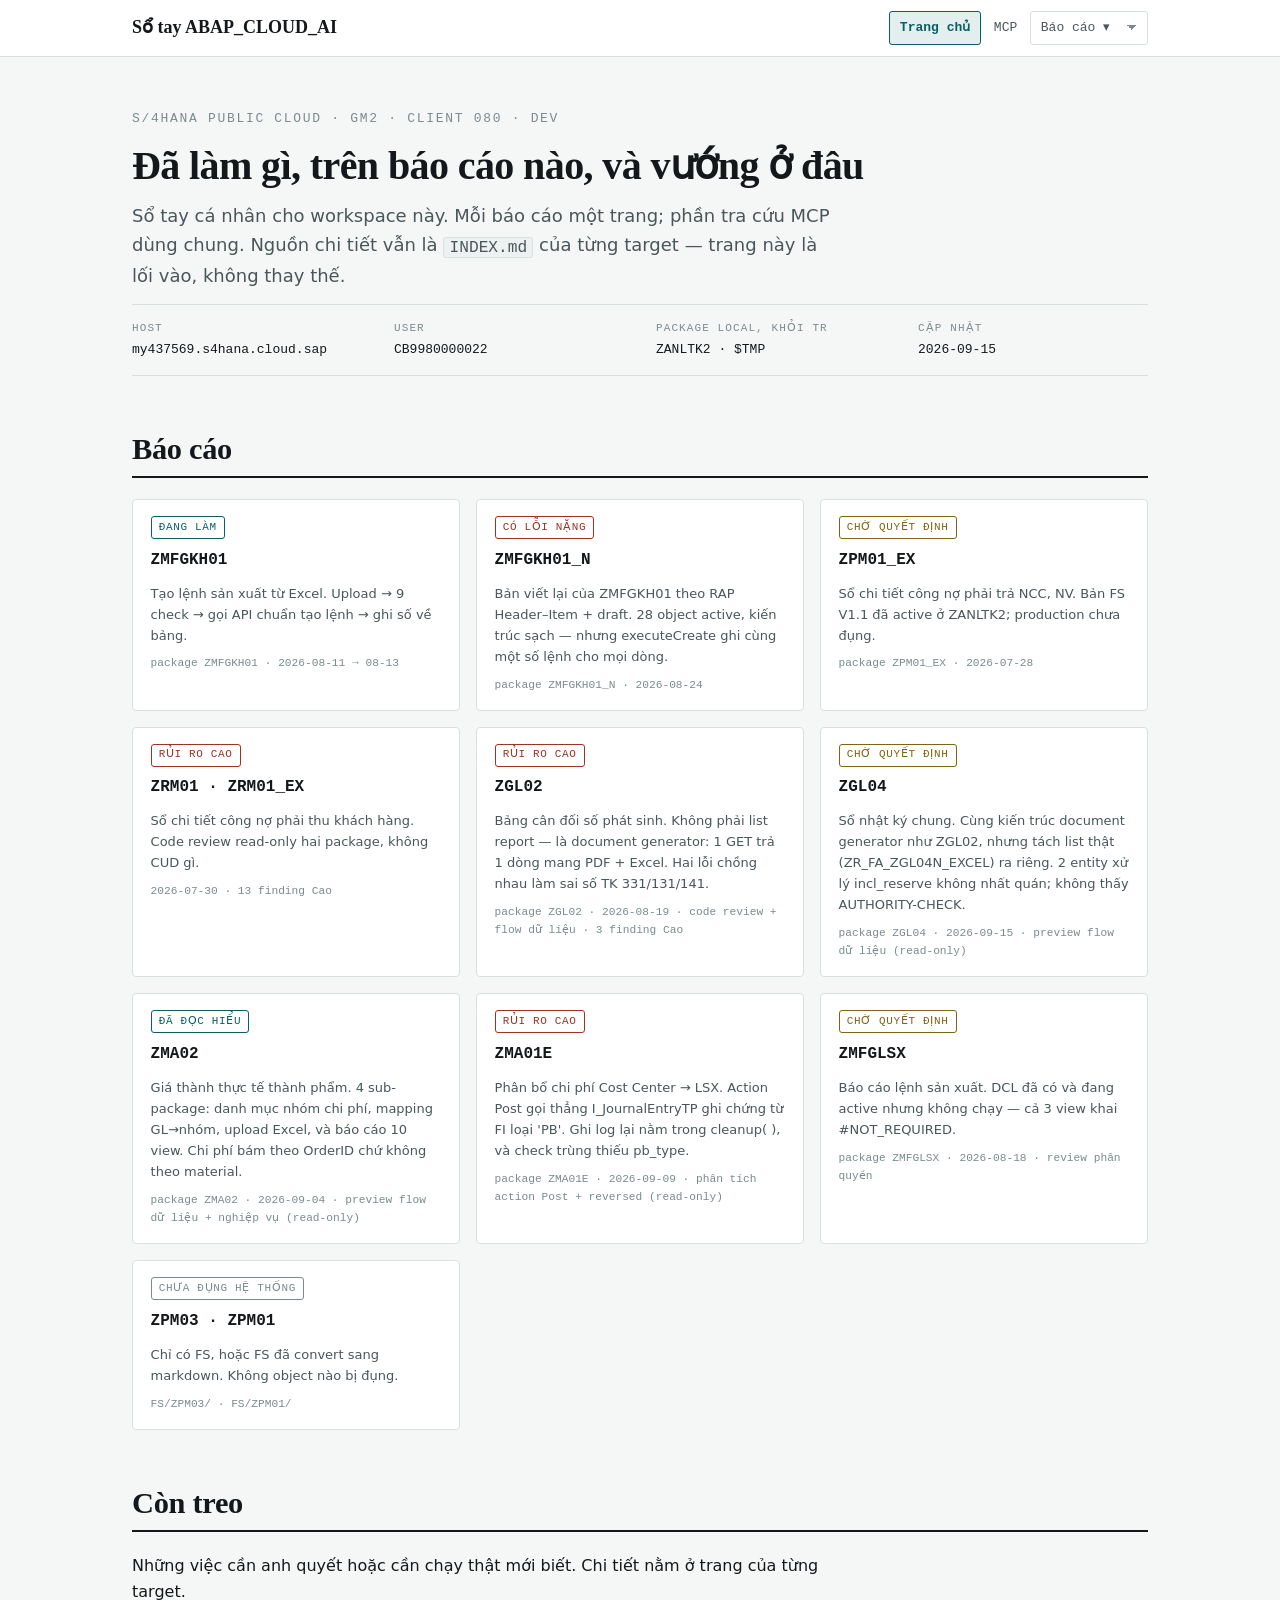
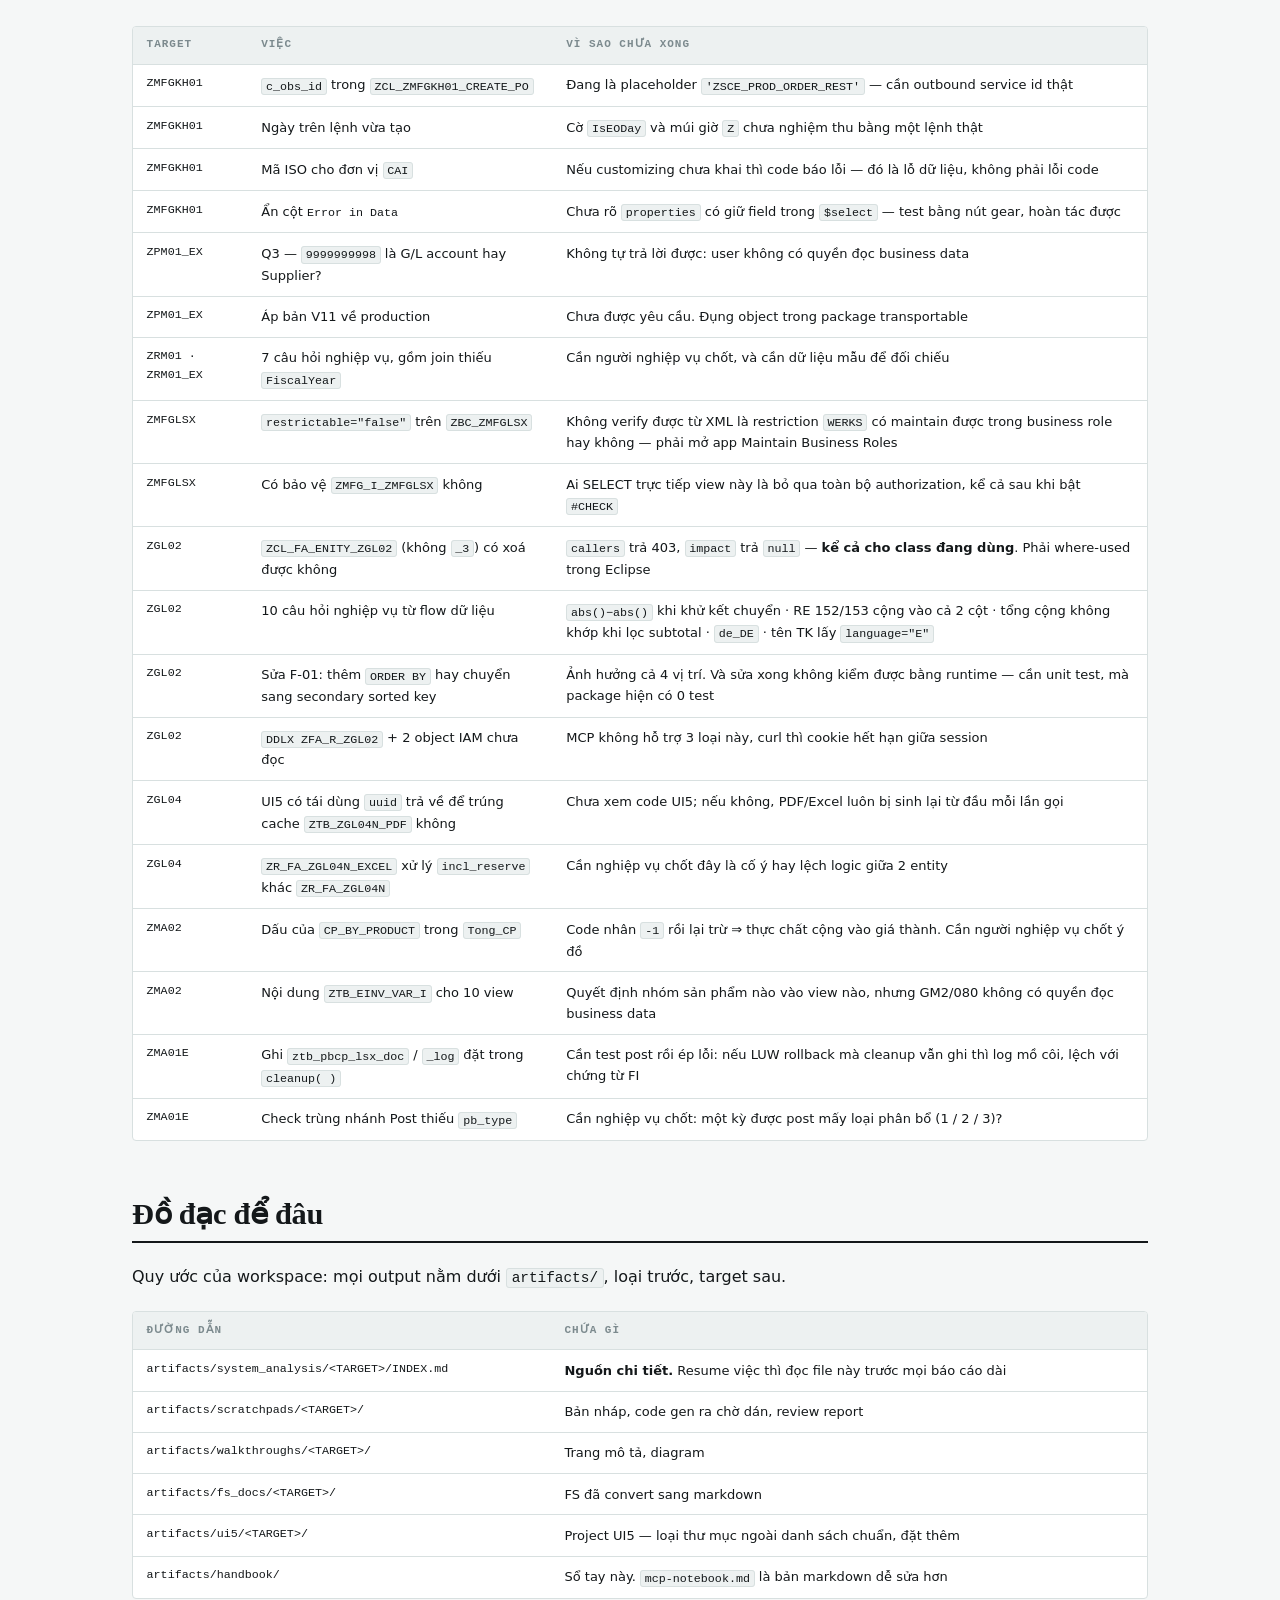
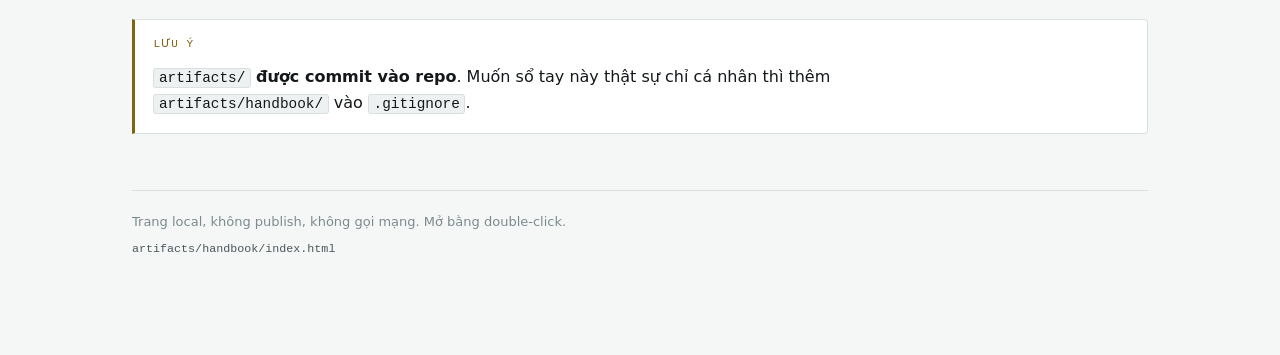
==== artifacts/handbook/index.html @ b167a9de "chore: baseline of Public Cloud workspace copy (rollback point) Initial snapshot of the workspace co" ====
<!doctype html>
<html lang="vi">
<head>
<meta charset="utf-8">
<meta name="viewport" content="width=device-width, initial-scale=1">
<title>Sổ tay ABAP_CLOUD_AI</title>
<link rel="stylesheet" href="assets/site.css">
</head>
<body>

<div class="topbar">
  <div class="inner">
    <a class="home" href="index.html">Sổ tay ABAP_CLOUD_AI</a>
    <nav aria-label="Trang">
      <a href="index.html" aria-current="page">Trang chủ</a>
      <a href="mcp.html">MCP</a>
      <select aria-label="Chọn báo cáo" onchange="if(this.value) window.location.href=this.value">
        <option value="" selected>Báo cáo ▾</option>
        <option value="zmfgkh01.html">ZMFGKH01</option>
        <option value="zmfgkh01-n.html">ZMFGKH01_N</option>
        <option value="zpm01-ex.html">ZPM01_EX</option>
        <option value="zrm01.html">ZRM01</option>
        <option value="zmfglsx.html">ZMFGLSX</option>
        <option value="zgl02.html">ZGL02</option>
        <option value="zgl04.html">ZGL04</option>
        <option value="zma02.html">ZMA02</option>
        <option value="zma01e.html">ZMA01E</option>
      </select>
    </nav>
  </div>
</div>

<div class="page">

  <header class="masthead">
    <p class="eyebrow">S/4HANA Public Cloud · GM2 · client 080 · DEV</p>
    <h1>Đã làm gì, trên báo cáo nào, và vướng ở đâu</h1>
    <p class="standfirst">
      Sổ tay cá nhân cho workspace này. Mỗi báo cáo một trang; phần tra cứu MCP dùng chung.
      Nguồn chi tiết vẫn là <code>INDEX.md</code> của từng target — trang này là lối vào, không thay thế.
    </p>
    <div class="facts">
      <div><span class="k">host</span><span class="v">my437569.s4hana.cloud.sap</span></div>
      <div><span class="k">user</span><span class="v">CB9980000022</span></div>
      <div><span class="k">package local, khỏi TR</span><span class="v">ZANLTK2 · $TMP</span></div>
      <div><span class="k">cập nhật</span><span class="v">2026-09-15</span></div>
    </div>
  </header>

  <section id="bao-cao">
    <h2>Báo cáo</h2>
    <div class="cards">

      <a class="card" href="zmfgkh01.html">
        <span class="pill pill-acc">đang làm</span>
        <span class="t">ZMFGKH01</span>
        <span class="d">Tạo lệnh sản xuất từ Excel. Upload → 9 check → gọi API chuẩn tạo lệnh → ghi số về bảng.</span>
        <span class="p">package ZMFGKH01 · 2026-08-11 → 08-13</span>
      </a>

      <a class="card" href="zmfgkh01-n.html">
        <span class="pill pill-dgr">có lỗi nặng</span>
        <span class="t">ZMFGKH01_N</span>
        <span class="d">Bản viết lại của ZMFGKH01 theo RAP Header–Item + draft. 28 object active, kiến trúc sạch — nhưng executeCreate ghi cùng một số lệnh cho mọi dòng.</span>
        <span class="p">package ZMFGKH01_N · 2026-08-24</span>
      </a>

      <a class="card" href="zpm01-ex.html">
        <span class="pill pill-wrn">chờ quyết định</span>
        <span class="t">ZPM01_EX</span>
        <span class="d">Sổ chi tiết công nợ phải trả NCC, NV. Bản FS V1.1 đã active ở ZANLTK2; production chưa đụng.</span>
        <span class="p">package ZPM01_EX · 2026-07-28</span>
      </a>

      <a class="card" href="zrm01.html">
        <span class="pill pill-dgr">rủi ro cao</span>
        <span class="t">ZRM01 · ZRM01_EX</span>
        <span class="d">Sổ chi tiết công nợ phải thu khách hàng. Code review read-only hai package, không CUD gì.</span>
        <span class="p">2026-07-30 · 13 finding Cao</span>
      </a>

      <a class="card" href="zgl02.html">
        <span class="pill pill-dgr">rủi ro cao</span>
        <span class="t">ZGL02</span>
        <span class="d">Bảng cân đối số phát sinh. Không phải list report — là document generator: 1 GET trả 1 dòng mang PDF + Excel. Hai lỗi chồng nhau làm sai số TK 331/131/141.</span>
        <span class="p">package ZGL02 · 2026-08-19 · code review + flow dữ liệu · 3 finding Cao</span>
      </a>

      <a class="card" href="zgl04.html">
        <span class="pill pill-wrn">chờ quyết định</span>
        <span class="t">ZGL04</span>
        <span class="d">Sổ nhật ký chung. Cùng kiến trúc document generator như ZGL02, nhưng tách list thật (ZR_FA_ZGL04N_EXCEL) ra riêng. 2 entity xử lý incl_reserve không nhất quán; không thấy AUTHORITY-CHECK.</span>
        <span class="p">package ZGL04 · 2026-09-15 · preview flow dữ liệu (read-only)</span>
      </a>

      <a class="card" href="zma02.html">
        <span class="pill pill-acc">đã đọc hiểu</span>
        <span class="t">ZMA02</span>
        <span class="d">Giá thành thực tế thành phẩm. 4 sub-package: danh mục nhóm chi phí, mapping GL→nhóm, upload Excel, và báo cáo 10 view. Chi phí bám theo OrderID chứ không theo material.</span>
        <span class="p">package ZMA02 · 2026-09-04 · preview flow dữ liệu + nghiệp vụ (read-only)</span>
      </a>

      <a class="card" href="zma01e.html">
        <span class="pill pill-dgr">rủi ro cao</span>
        <span class="t">ZMA01E</span>
        <span class="d">Phân bổ chi phí Cost Center → LSX. Action Post gọi thẳng I_JournalEntryTP ghi chứng từ FI loại 'PB'. Ghi log lại nằm trong cleanup( ), và check trùng thiếu pb_type.</span>
        <span class="p">package ZMA01E · 2026-09-09 · phân tích action Post + reversed (read-only)</span>
      </a>

      <a class="card" href="zmfglsx.html">
        <span class="pill pill-wrn">chờ quyết định</span>
        <span class="t">ZMFGLSX</span>
        <span class="d">Báo cáo lệnh sản xuất. DCL đã có và đang active nhưng không chạy — cả 3 view khai #NOT_REQUIRED.</span>
        <span class="p">package ZMFGLSX · 2026-08-18 · review phân quyền</span>
      </a>

      <div class="card">
        <span class="pill pill-off">chưa đụng hệ thống</span>
        <span class="t">ZPM03 · ZPM01</span>
        <span class="d">Chỉ có FS, hoặc FS đã convert sang markdown. Không object nào bị đụng.</span>
        <span class="p">FS/ZPM03/ · FS/ZPM01/</span>
      </div>

    </div>
  </section>

  <section id="con-treo">
    <h2>Còn treo</h2>
    <p>Những việc cần anh quyết hoặc cần chạy thật mới biết. Chi tiết nằm ở trang của từng target.</p>

    <div class="wrap">
      <table>
        <thead>
          <tr><th>Target</th><th>Việc</th><th>Vì sao chưa xong</th></tr>
        </thead>
        <tbody>
          <tr>
            <td class="mono">ZMFGKH01</td>
            <td><code>c_obs_id</code> trong <code>ZCL_ZMFGKH01_CREATE_PO</code></td>
            <td>Đang là placeholder <code>'ZSCE_PROD_ORDER_REST'</code> — cần outbound service id thật</td>
          </tr>
          <tr>
            <td class="mono">ZMFGKH01</td>
            <td>Ngày trên lệnh vừa tạo</td>
            <td>Cờ <code>IsEODay</code> và múi giờ <code>Z</code> chưa nghiệm thu bằng một lệnh thật</td>
          </tr>
          <tr>
            <td class="mono">ZMFGKH01</td>
            <td>Mã ISO cho đơn vị <code>CAI</code></td>
            <td>Nếu customizing chưa khai thì code báo lỗi — đó là lỗ dữ liệu, không phải lỗi code</td>
          </tr>
          <tr>
            <td class="mono">ZMFGKH01</td>
            <td>Ẩn cột <span class="mono">Error in Data</span></td>
            <td>Chưa rõ <code>properties</code> có giữ field trong <code>$select</code> — test bằng nút gear, hoàn tác được</td>
          </tr>
          <tr>
            <td class="mono">ZPM01_EX</td>
            <td>Q3 — <code>9999999998</code> là G/L account hay Supplier?</td>
            <td>Không tự trả lời được: user không có quyền đọc business data</td>
          </tr>
          <tr>
            <td class="mono">ZPM01_EX</td>
            <td>Áp bản V11 về production</td>
            <td>Chưa được yêu cầu. Đụng object trong package transportable</td>
          </tr>
          <tr>
            <td class="mono">ZRM01 · ZRM01_EX</td>
            <td>7 câu hỏi nghiệp vụ, gồm join thiếu <code>FiscalYear</code></td>
            <td>Cần người nghiệp vụ chốt, và cần dữ liệu mẫu để đối chiếu</td>
          </tr>
          <tr>
            <td class="mono">ZMFGLSX</td>
            <td><code>restrictable="false"</code> trên <code>ZBC_ZMFGLSX</code></td>
            <td>Không verify được từ XML là restriction <code>WERKS</code> có maintain được trong business role hay không — phải mở app Maintain Business Roles</td>
          </tr>
          <tr>
            <td class="mono">ZMFGLSX</td>
            <td>Có bảo vệ <code>ZMFG_I_ZMFGLSX</code> không</td>
            <td>Ai SELECT trực tiếp view này là bỏ qua toàn bộ authorization, kể cả sau khi bật <code>#CHECK</code></td>
          </tr>
          <tr>
            <td class="mono">ZGL02</td>
            <td><code>ZCL_FA_ENITY_ZGL02</code> (không <code>_3</code>) có xoá được không</td>
            <td><code>callers</code> trả 403, <code>impact</code> trả <code>null</code> — <b>kể cả cho class đang dùng</b>. Phải where-used trong Eclipse</td>
          </tr>
          <tr>
            <td class="mono">ZGL02</td>
            <td>10 câu hỏi nghiệp vụ từ flow dữ liệu</td>
            <td><code>abs()−abs()</code> khi khử kết chuyển · RE 152/153 cộng vào cả 2 cột · tổng cộng không khớp khi lọc subtotal · <code>de_DE</code> · tên TK lấy <code>language="E"</code></td>
          </tr>
          <tr>
            <td class="mono">ZGL02</td>
            <td>Sửa F-01: thêm <code>ORDER BY</code> hay chuyển sang secondary sorted key</td>
            <td>Ảnh hưởng cả 4 vị trí. Và sửa xong không kiểm được bằng runtime — cần unit test, mà package hiện có 0 test</td>
          </tr>
          <tr>
            <td class="mono">ZGL02</td>
            <td><code>DDLX ZFA_R_ZGL02</code> + 2 object IAM chưa đọc</td>
            <td>MCP không hỗ trợ 3 loại này, curl thì cookie hết hạn giữa session</td>
          </tr>
          <tr>
            <td class="mono">ZGL04</td>
            <td>UI5 có tái dùng <code>uuid</code> trả về để trúng cache <code>ZTB_ZGL04N_PDF</code> không</td>
            <td>Chưa xem code UI5; nếu không, PDF/Excel luôn bị sinh lại từ đầu mỗi lần gọi</td>
          </tr>
          <tr>
            <td class="mono">ZGL04</td>
            <td><code>ZR_FA_ZGL04N_EXCEL</code> xử lý <code>incl_reserve</code> khác <code>ZR_FA_ZGL04N</code></td>
            <td>Cần nghiệp vụ chốt đây là cố ý hay lệch logic giữa 2 entity</td>
          </tr>
          <tr>
            <td class="mono">ZMA02</td>
            <td>Dấu của <code>CP_BY_PRODUCT</code> trong <code>Tong_CP</code></td>
            <td>Code nhân <code>-1</code> rồi lại trừ ⇒ thực chất cộng vào giá thành. Cần người nghiệp vụ chốt ý đồ</td>
          </tr>
          <tr>
            <td class="mono">ZMA02</td>
            <td>Nội dung <code>ZTB_EINV_VAR_I</code> cho 10 view</td>
            <td>Quyết định nhóm sản phẩm nào vào view nào, nhưng GM2/080 không có quyền đọc business data</td>
          </tr>
          <tr>
            <td class="mono">ZMA01E</td>
            <td>Ghi <code>ztb_pbcp_lsx_doc</code> / <code>_log</code> đặt trong <code>cleanup( )</code></td>
            <td>Cần test post rồi ép lỗi: nếu LUW rollback mà cleanup vẫn ghi thì log mồ côi, lệch với chứng từ FI</td>
          </tr>
          <tr>
            <td class="mono">ZMA01E</td>
            <td>Check trùng nhánh Post thiếu <code>pb_type</code></td>
            <td>Cần nghiệp vụ chốt: một kỳ được post mấy loại phân bổ (1 / 2 / 3)?</td>
          </tr>
        </tbody>
      </table>
    </div>
  </section>

  <section id="quy-uoc">
    <h2>Đồ đạc để đâu</h2>
    <p>Quy ước của workspace: mọi output nằm dưới <code>artifacts/</code>, loại trước, target sau.</p>

    <div class="wrap">
      <table>
        <thead><tr><th>Đường dẫn</th><th>Chứa gì</th></tr></thead>
        <tbody>
          <tr><td class="mono">artifacts/system_analysis/&lt;TARGET&gt;/INDEX.md</td><td><b>Nguồn chi tiết.</b> Resume việc thì đọc file này trước mọi báo cáo dài</td></tr>
          <tr><td class="mono">artifacts/scratchpads/&lt;TARGET&gt;/</td><td>Bản nháp, code gen ra chờ dán, review report</td></tr>
          <tr><td class="mono">artifacts/walkthroughs/&lt;TARGET&gt;/</td><td>Trang mô tả, diagram</td></tr>
          <tr><td class="mono">artifacts/fs_docs/&lt;TARGET&gt;/</td><td>FS đã convert sang markdown</td></tr>
          <tr><td class="mono">artifacts/ui5/&lt;TARGET&gt;/</td><td>Project UI5 — loại thư mục ngoài danh sách chuẩn, đặt thêm</td></tr>
          <tr><td class="mono">artifacts/handbook/</td><td>Sổ tay này. <code>mcp-notebook.md</code> là bản markdown dễ sửa hơn</td></tr>
        </tbody>
      </table>
    </div>

    <div class="note">
      <p class="lbl">lưu ý</p>
      <p>
        <code>artifacts/</code> <b>được commit vào repo</b>. Muốn sổ tay này thật sự chỉ cá nhân thì thêm
        <code>artifacts/handbook/</code> vào <code>.gitignore</code>.
      </p>
    </div>
  </section>

  <footer>
    <p>Trang local, không publish, không gọi mạng. Mở bằng double-click.</p>
    <p><span class="mono">artifacts/handbook/index.html</span></p>
  </footer>

</div>
</body>
</html>
---- artifacts/handbook/assets/site.css ----
/* Sổ tay ABAP_CLOUD_AI — stylesheet dùng chung cho mọi trang.
   Local site: mở bằng file://, không gọi mạng, không webfont. */

:root {
  --ground:      #F5F7F7;
  --surface:     #FFFFFF;
  --surface-2:   #EDF1F1;
  --ink:         #14181A;
  --ink-2:       #4A565A;
  --ink-3:       #7C8A8E;
  --rule:        #D8E0E0;
  --accent:      #0B5F62;
  --accent-soft: #E2EFEE;
  --danger:      #9E3324;
  --danger-soft: #F7E7E3;
  --warn:        #7E6412;
  --warn-soft:   #F4EEDB;
  --ok:          #2F6B3A;

  --font-display: ui-serif, "Iowan Old Style", "Palatino Linotype", Palatino, Georgia, serif;
  --font-body:    system-ui, -apple-system, "Segoe UI", Roboto, Helvetica, Arial, sans-serif;
  --font-mono:    ui-monospace, "SF Mono", SFMono-Regular, Menlo, Consolas, "Liberation Mono", monospace;

  --measure: 70ch;
  --step--1: 0.8125rem;
  --step-0:  1rem;
  --step-1:  1.125rem;
  --step-2:  1.4rem;
  --step-3:  1.9rem;
  --step-4:  2.5rem;
}

@media (prefers-color-scheme: dark) {
  :root:not([data-theme="light"]) {
    --ground:      #0E1214;
    --surface:     #161B1D;
    --surface-2:   #1D2426;
    --ink:         #E8EDED;
    --ink-2:       #A6B4B6;
    --ink-3:       #7A8A8C;
    --rule:        #2A3335;
    --accent:      #5CB8B4;
    --accent-soft: #12312F;
    --danger:      #E08272;
    --danger-soft: #37211D;
    --warn:        #C9A227;
    --warn-soft:   #2C2513;
    --ok:          #79BE86;
  }
}
:root[data-theme="dark"] {
  --ground:#0E1214; --surface:#161B1D; --surface-2:#1D2426;
  --ink:#E8EDED; --ink-2:#A6B4B6; --ink-3:#7A8A8C; --rule:#2A3335;
  --accent:#5CB8B4; --accent-soft:#12312F;
  --danger:#E08272; --danger-soft:#37211D;
  --warn:#C9A227; --warn-soft:#2C2513; --ok:#79BE86;
}

* { box-sizing: border-box; }
html { scroll-behavior: smooth; }
@media (prefers-reduced-motion: reduce) { html { scroll-behavior: auto; } }

body {
  margin: 0;
  background: var(--ground);
  color: var(--ink);
  font-family: var(--font-body);
  font-size: var(--step-0);
  line-height: 1.62;
  -webkit-font-smoothing: antialiased;
}

a { color: var(--accent); }
:focus-visible { outline: 2px solid var(--accent); outline-offset: 3px; }

/* ---------- top bar ---------- */
.topbar {
  border-bottom: 1px solid var(--rule);
  background: var(--surface);
  position: sticky;
  top: 0;
  z-index: 10;
}
.topbar .inner {
  max-width: 1080px;
  margin: 0 auto;
  padding: 0 clamp(1.1rem, 3vw, 2rem);
  display: flex;
  align-items: center;
  gap: clamp(0.75rem, 3vw, 2rem);
  flex-wrap: wrap;
  min-height: 56px;
}
.topbar .home {
  font-family: var(--font-display);
  font-size: var(--step-1);
  font-weight: 600;
  color: var(--ink);
  text-decoration: none;
  white-space: nowrap;
}
.topbar nav { display: flex; gap: 0.15rem; flex-wrap: wrap; margin-left: auto; }
.topbar nav a {
  font-family: var(--font-mono);
  font-size: var(--step--1);
  color: var(--ink-2);
  text-decoration: none;
  padding: 0.32rem 0.6rem;
  border-radius: 3px;
  border: 1px solid transparent;
  white-space: nowrap;
}
.topbar nav a:hover { background: var(--surface-2); color: var(--ink); }
.topbar nav a[aria-current="page"] {
  background: var(--accent-soft);
  border-color: var(--accent);
  color: var(--accent);
  font-weight: 600;
}

.topbar nav select {
  font-family: var(--font-mono);
  font-size: var(--step--1);
  color: var(--ink-2);
  background: var(--surface);
  border: 1px solid var(--rule);
  border-radius: 3px;
  padding: 0.32rem 1.7rem 0.32rem 0.6rem;
  appearance: none;
  -webkit-appearance: none;
  background-image: linear-gradient(45deg, transparent 50%, var(--ink-3) 50%),
                     linear-gradient(135deg, var(--ink-3) 50%, transparent 50%);
  background-position: calc(100% - 0.95rem) center, calc(100% - 0.65rem) center;
  background-size: 5px 5px, 5px 5px;
  background-repeat: no-repeat;
  cursor: pointer;
}
.topbar nav select:hover { background-color: var(--surface-2); color: var(--ink); }
.topbar nav select.is-current {
  background-color: var(--accent-soft);
  border-color: var(--accent);
  color: var(--accent);
  font-weight: 600;
}

/* ---------- layout ---------- */
.page {
  max-width: 1080px;
  margin: 0 auto;
  padding: clamp(1.9rem, 4vw, 3.25rem) clamp(1.1rem, 3vw, 2rem) 6rem;
  display: flex;
  flex-direction: column;
  gap: clamp(2.25rem, 5vw, 3.5rem);
}

p, ul, ol { max-width: var(--measure); }
p { margin: 0; }
ul, ol { margin: 0; padding-left: 1.2rem; display: flex; flex-direction: column; gap: 0.42rem; }

/* ---------- masthead ---------- */
.masthead { display: flex; flex-direction: column; gap: 0.9rem; }
.eyebrow {
  font-family: var(--font-mono);
  font-size: var(--step--1);
  letter-spacing: 0.13em;
  text-transform: uppercase;
  color: var(--ink-3);
}
h1 {
  font-family: var(--font-display);
  font-size: var(--step-4);
  line-height: 1.08;
  font-weight: 600;
  letter-spacing: -0.015em;
  text-wrap: balance;
  margin: 0;
}
.standfirst { font-size: var(--step-1); color: var(--ink-2); max-width: 62ch; }

.facts {
  border-top: 1px solid var(--rule);
  border-bottom: 1px solid var(--rule);
  padding: 0.9rem 0;
  display: grid;
  grid-template-columns: repeat(auto-fit, minmax(165px, 1fr));
  gap: 0.85rem 2rem;
}
.facts div { display: flex; flex-direction: column; gap: 0.12rem; }
.facts .k {
  font-family: var(--font-mono); font-size: 0.6875rem;
  letter-spacing: 0.1em; text-transform: uppercase; color: var(--ink-3);
}
.facts .v { font-family: var(--font-mono); font-size: var(--step--1); overflow-wrap: anywhere; }

/* ---------- sections ---------- */
section { display: flex; flex-direction: column; gap: 1.3rem; scroll-margin-top: 72px; }
section > h2 {
  font-family: var(--font-display);
  font-size: var(--step-3);
  line-height: 1.15;
  font-weight: 600;
  letter-spacing: -0.01em;
  margin: 0;
  padding-bottom: 0.6rem;
  border-bottom: 2px solid var(--ink);
  text-wrap: balance;
}
h3 {
  font-family: var(--font-body);
  font-size: var(--step-1);
  font-weight: 620;
  margin: 0.3rem 0 0;
  text-wrap: balance;
}
h4 {
  font-family: var(--font-mono);
  font-size: 0.75rem;
  letter-spacing: 0.09em;
  text-transform: uppercase;
  color: var(--ink-3);
  margin: 0.2rem 0 0;
}

/* ---------- code ---------- */
code, .mono { font-family: var(--font-mono); font-size: 0.9em; }
code {
  background: var(--surface-2);
  border: 1px solid var(--rule);
  border-radius: 3px;
  padding: 0.05em 0.32em;
  overflow-wrap: anywhere;
}
pre {
  margin: 0;
  background: var(--surface);
  border: 1px solid var(--rule);
  border-radius: 4px;
  padding: 0.9rem 1.05rem;
  overflow-x: auto;
  font-family: var(--font-mono);
  font-size: var(--step--1);
  line-height: 1.55;
}
pre code { background: none; border: 0; padding: 0; }

/* ---------- tables ---------- */
.wrap { overflow-x: auto; border: 1px solid var(--rule); border-radius: 4px; background: var(--surface); }
table { border-collapse: collapse; width: 100%; font-size: var(--step--1); min-width: 520px; }
th, td { text-align: left; padding: 0.6rem 0.85rem; border-bottom: 1px solid var(--rule); vertical-align: top; }
thead th {
  font-family: var(--font-mono); font-size: 0.6875rem;
  letter-spacing: 0.09em; text-transform: uppercase;
  color: var(--ink-3); background: var(--surface-2); white-space: nowrap;
}
tbody tr:last-child td { border-bottom: 0; }
td.mono { font-family: var(--font-mono); }

/* ---------- cards ---------- */
.cards { display: grid; grid-template-columns: repeat(auto-fit, minmax(262px, 1fr)); gap: 1rem; }
.card {
  background: var(--surface);
  border: 1px solid var(--rule);
  border-radius: 4px;
  padding: 1rem 1.1rem;
  display: flex; flex-direction: column; gap: 0.55rem;
  text-decoration: none;
  color: inherit;
}
a.card:hover { border-color: var(--accent); background: var(--accent-soft); }
.card .t { font-family: var(--font-mono); font-size: var(--step-0); font-weight: 620; color: var(--ink); }
.card .d { font-size: var(--step--1); color: var(--ink-2); }
.card .p { font-family: var(--font-mono); font-size: 0.7rem; color: var(--ink-3); overflow-wrap: anywhere; }

/* ---------- pills ---------- */
.pill {
  display: inline-block; align-self: flex-start;
  font-family: var(--font-mono); font-size: 0.6875rem;
  letter-spacing: 0.06em; text-transform: uppercase;
  padding: 0.1rem 0.44rem; border-radius: 3px;
  border: 1px solid currentColor; white-space: nowrap;
}
.pill-acc { color: var(--accent); }
.pill-wrn { color: var(--warn); }
.pill-dgr { color: var(--danger); }
.pill-ok  { color: var(--ok); }
.pill-off { color: var(--ink-3); }

/* ---------- callouts ---------- */
.note, .trap {
  background: var(--surface);
  border: 1px solid var(--rule);
  border-radius: 0 4px 4px 0;
  padding: 1rem 1.15rem;
  display: flex; flex-direction: column; gap: 0.6rem;
}
.note { border-left: 3px solid var(--warn); }
.trap { border-left: 3px solid var(--danger); }
.note .lbl, .trap .lbl {
  font-family: var(--font-mono); font-size: 0.6875rem;
  letter-spacing: 0.1em; text-transform: uppercase;
}
.note .lbl { color: var(--warn); }
.trap .lbl { color: var(--danger); }
.note h3, .trap h3 { margin: 0; }

/* ---------- footer ---------- */
footer {
  border-top: 1px solid var(--rule);
  padding-top: 1.25rem;
  font-size: var(--step--1);
  color: var(--ink-3);
  display: flex; flex-direction: column; gap: 0.35rem;
}
footer .mono { color: var(--ink-2); }
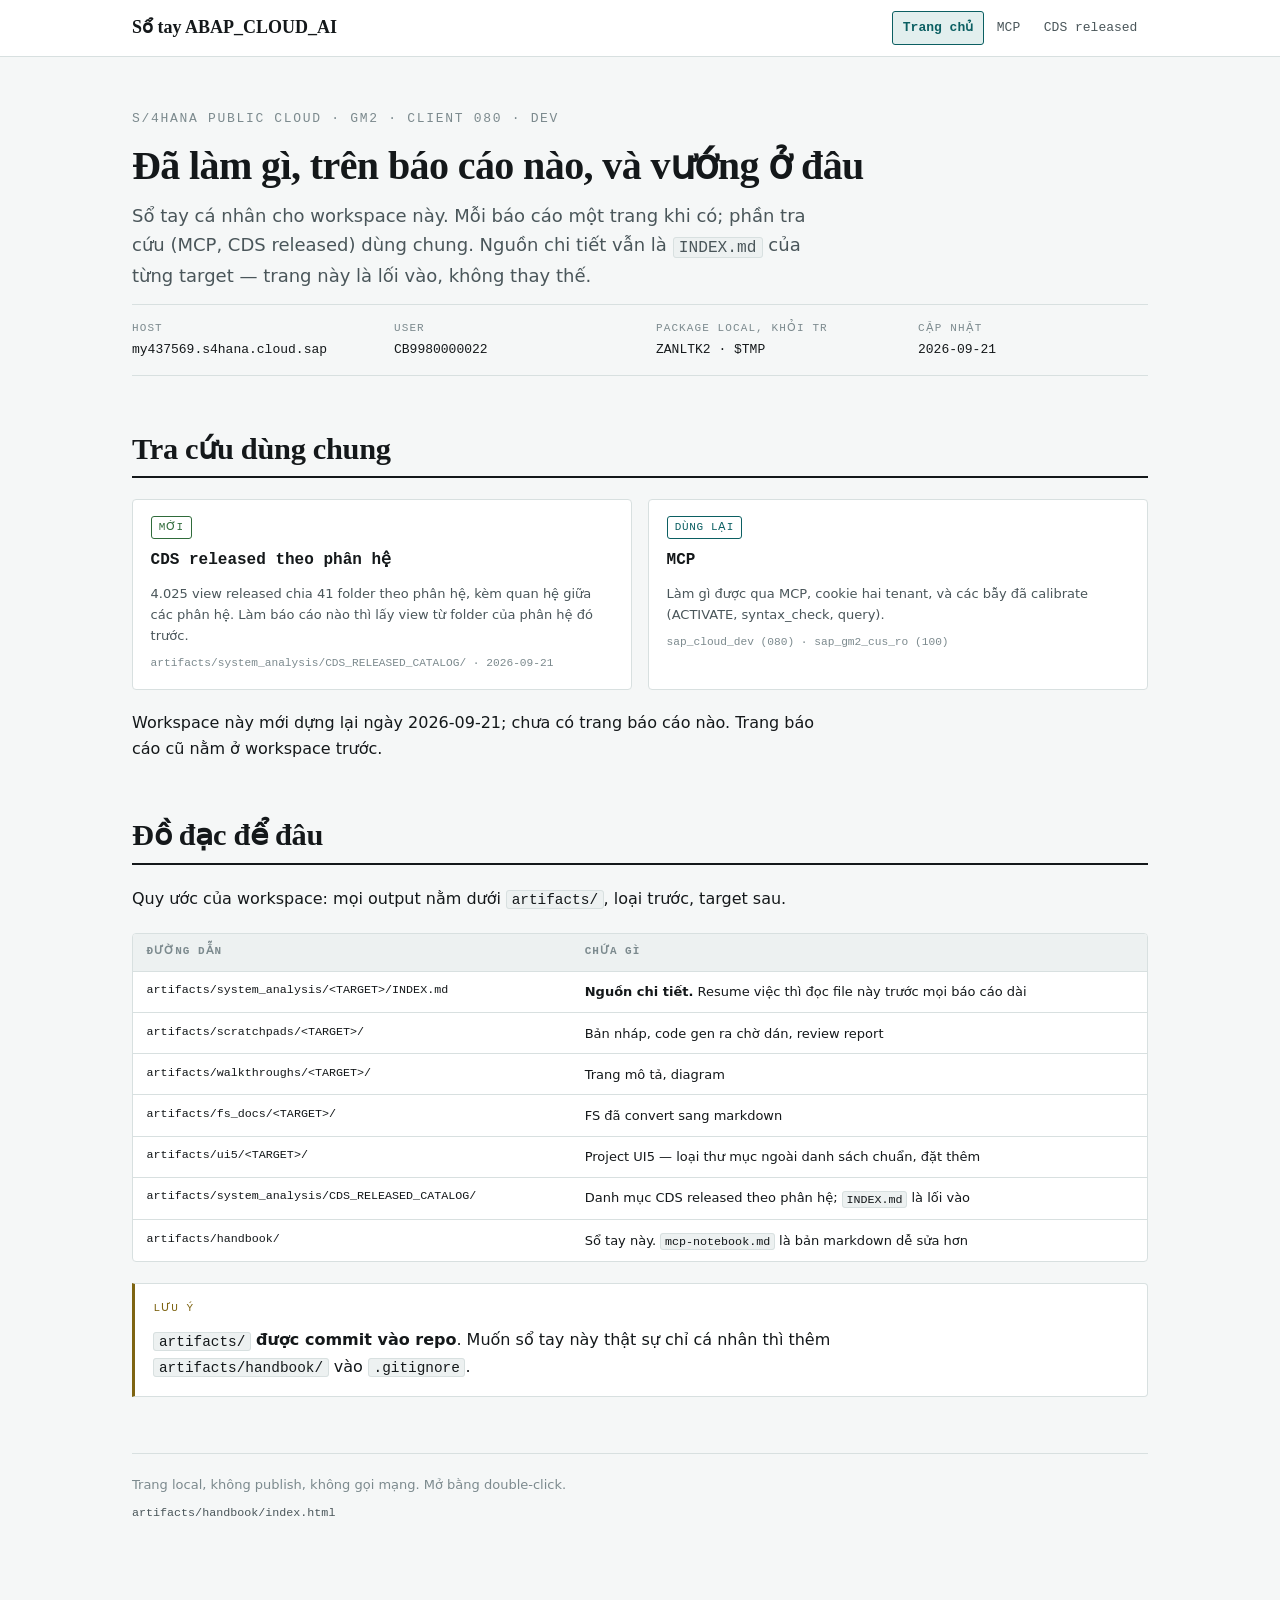
==== commit c283cdae: "feat: patch pre-cud-guard for edit; add CDS released catalog by module - .claude/hooks/pre-cud-guard" ====
--- a/artifacts/handbook/index.html
+++ b/artifacts/handbook/index.html
@@ -14,18 +14,7 @@
     <nav aria-label="Trang">
       <a href="index.html" aria-current="page">Trang chủ</a>
       <a href="mcp.html">MCP</a>
-      <select aria-label="Chọn báo cáo" onchange="if(this.value) window.location.href=this.value">
-        <option value="" selected>Báo cáo ▾</option>
-        <option value="zmfgkh01.html">ZMFGKH01</option>
-        <option value="zmfgkh01-n.html">ZMFGKH01_N</option>
-        <option value="zpm01-ex.html">ZPM01_EX</option>
-        <option value="zrm01.html">ZRM01</option>
-        <option value="zmfglsx.html">ZMFGLSX</option>
-        <option value="zgl02.html">ZGL02</option>
-        <option value="zgl04.html">ZGL04</option>
-        <option value="zma02.html">ZMA02</option>
-        <option value="zma01e.html">ZMA01E</option>
-      </select>
+      <a href="cds-catalog.html">CDS released</a>
     </nav>
   </div>
 </div>
@@ -36,202 +25,37 @@
     <p class="eyebrow">S/4HANA Public Cloud · GM2 · client 080 · DEV</p>
     <h1>Đã làm gì, trên báo cáo nào, và vướng ở đâu</h1>
     <p class="standfirst">
-      Sổ tay cá nhân cho workspace này. Mỗi báo cáo một trang; phần tra cứu MCP dùng chung.
+      Sổ tay cá nhân cho workspace này. Mỗi báo cáo một trang khi có; phần tra cứu (MCP, CDS released) dùng chung.
       Nguồn chi tiết vẫn là <code>INDEX.md</code> của từng target — trang này là lối vào, không thay thế.
     </p>
     <div class="facts">
       <div><span class="k">host</span><span class="v">my437569.s4hana.cloud.sap</span></div>
       <div><span class="k">user</span><span class="v">CB9980000022</span></div>
       <div><span class="k">package local, khỏi TR</span><span class="v">ZANLTK2 · $TMP</span></div>
-      <div><span class="k">cập nhật</span><span class="v">2026-09-15</span></div>
+      <div><span class="k">cập nhật</span><span class="v">2026-09-21</span></div>
     </div>
   </header>
 
-  <section id="bao-cao">
-    <h2>Báo cáo</h2>
+  <section id="tra-cuu">
+    <h2>Tra cứu dùng chung</h2>
     <div class="cards">
 
-      <a class="card" href="zmfgkh01.html">
-        <span class="pill pill-acc">đang làm</span>
-        <span class="t">ZMFGKH01</span>
-        <span class="d">Tạo lệnh sản xuất từ Excel. Upload → 9 check → gọi API chuẩn tạo lệnh → ghi số về bảng.</span>
-        <span class="p">package ZMFGKH01 · 2026-08-11 → 08-13</span>
+      <a class="card" href="cds-catalog.html">
+        <span class="pill pill-ok">mới</span>
+        <span class="t">CDS released theo phân hệ</span>
+        <span class="d">4.025 view released chia 41 folder theo phân hệ, kèm quan hệ giữa các phân hệ. Làm báo cáo nào thì lấy view từ folder của phân hệ đó trước.</span>
+        <span class="p">artifacts/system_analysis/CDS_RELEASED_CATALOG/ · 2026-09-21</span>
       </a>
 
-      <a class="card" href="zmfgkh01-n.html">
-        <span class="pill pill-dgr">có lỗi nặng</span>
-        <span class="t">ZMFGKH01_N</span>
-        <span class="d">Bản viết lại của ZMFGKH01 theo RAP Header–Item + draft. 28 object active, kiến trúc sạch — nhưng executeCreate ghi cùng một số lệnh cho mọi dòng.</span>
-        <span class="p">package ZMFGKH01_N · 2026-08-24</span>
+      <a class="card" href="mcp.html">
+        <span class="pill pill-acc">dùng lại</span>
+        <span class="t">MCP</span>
+        <span class="d">Làm gì được qua MCP, cookie hai tenant, và các bẫy đã calibrate (ACTIVATE, syntax_check, query).</span>
+        <span class="p">sap_cloud_dev (080) · sap_gm2_cus_ro (100)</span>
       </a>
 
-      <a class="card" href="zpm01-ex.html">
-        <span class="pill pill-wrn">chờ quyết định</span>
-        <span class="t">ZPM01_EX</span>
-        <span class="d">Sổ chi tiết công nợ phải trả NCC, NV. Bản FS V1.1 đã active ở ZANLTK2; production chưa đụng.</span>
-        <span class="p">package ZPM01_EX · 2026-07-28</span>
-      </a>
-
-      <a class="card" href="zrm01.html">
-        <span class="pill pill-dgr">rủi ro cao</span>
-        <span class="t">ZRM01 · ZRM01_EX</span>
-        <span class="d">Sổ chi tiết công nợ phải thu khách hàng. Code review read-only hai package, không CUD gì.</span>
-        <span class="p">2026-07-30 · 13 finding Cao</span>
-      </a>
-
-      <a class="card" href="zgl02.html">
-        <span class="pill pill-dgr">rủi ro cao</span>
-        <span class="t">ZGL02</span>
-        <span class="d">Bảng cân đối số phát sinh. Không phải list report — là document generator: 1 GET trả 1 dòng mang PDF + Excel. Hai lỗi chồng nhau làm sai số TK 331/131/141.</span>
-        <span class="p">package ZGL02 · 2026-08-19 · code review + flow dữ liệu · 3 finding Cao</span>
-      </a>
-
-      <a class="card" href="zgl04.html">
-        <span class="pill pill-wrn">chờ quyết định</span>
-        <span class="t">ZGL04</span>
-        <span class="d">Sổ nhật ký chung. Cùng kiến trúc document generator như ZGL02, nhưng tách list thật (ZR_FA_ZGL04N_EXCEL) ra riêng. 2 entity xử lý incl_reserve không nhất quán; không thấy AUTHORITY-CHECK.</span>
-        <span class="p">package ZGL04 · 2026-09-15 · preview flow dữ liệu (read-only)</span>
-      </a>
-
-      <a class="card" href="zma02.html">
-        <span class="pill pill-acc">đã đọc hiểu</span>
-        <span class="t">ZMA02</span>
-        <span class="d">Giá thành thực tế thành phẩm. 4 sub-package: danh mục nhóm chi phí, mapping GL→nhóm, upload Excel, và báo cáo 10 view. Chi phí bám theo OrderID chứ không theo material.</span>
-        <span class="p">package ZMA02 · 2026-09-04 · preview flow dữ liệu + nghiệp vụ (read-only)</span>
-      </a>
-
-      <a class="card" href="zma01e.html">
-        <span class="pill pill-dgr">rủi ro cao</span>
-        <span class="t">ZMA01E</span>
-        <span class="d">Phân bổ chi phí Cost Center → LSX. Action Post gọi thẳng I_JournalEntryTP ghi chứng từ FI loại 'PB'. Ghi log lại nằm trong cleanup( ), và check trùng thiếu pb_type.</span>
-        <span class="p">package ZMA01E · 2026-09-09 · phân tích action Post + reversed (read-only)</span>
-      </a>
-
-      <a class="card" href="zmfglsx.html">
-        <span class="pill pill-wrn">chờ quyết định</span>
-        <span class="t">ZMFGLSX</span>
-        <span class="d">Báo cáo lệnh sản xuất. DCL đã có và đang active nhưng không chạy — cả 3 view khai #NOT_REQUIRED.</span>
-        <span class="p">package ZMFGLSX · 2026-08-18 · review phân quyền</span>
-      </a>
-
-      <div class="card">
-        <span class="pill pill-off">chưa đụng hệ thống</span>
-        <span class="t">ZPM03 · ZPM01</span>
-        <span class="d">Chỉ có FS, hoặc FS đã convert sang markdown. Không object nào bị đụng.</span>
-        <span class="p">FS/ZPM03/ · FS/ZPM01/</span>
-      </div>
-
     </div>
-  </section>
-
-  <section id="con-treo">
-    <h2>Còn treo</h2>
-    <p>Những việc cần anh quyết hoặc cần chạy thật mới biết. Chi tiết nằm ở trang của từng target.</p>
-
-    <div class="wrap">
-      <table>
-        <thead>
-          <tr><th>Target</th><th>Việc</th><th>Vì sao chưa xong</th></tr>
-        </thead>
-        <tbody>
-          <tr>
-            <td class="mono">ZMFGKH01</td>
-            <td><code>c_obs_id</code> trong <code>ZCL_ZMFGKH01_CREATE_PO</code></td>
-            <td>Đang là placeholder <code>'ZSCE_PROD_ORDER_REST'</code> — cần outbound service id thật</td>
-          </tr>
-          <tr>
-            <td class="mono">ZMFGKH01</td>
-            <td>Ngày trên lệnh vừa tạo</td>
-            <td>Cờ <code>IsEODay</code> và múi giờ <code>Z</code> chưa nghiệm thu bằng một lệnh thật</td>
-          </tr>
-          <tr>
-            <td class="mono">ZMFGKH01</td>
-            <td>Mã ISO cho đơn vị <code>CAI</code></td>
-            <td>Nếu customizing chưa khai thì code báo lỗi — đó là lỗ dữ liệu, không phải lỗi code</td>
-          </tr>
-          <tr>
-            <td class="mono">ZMFGKH01</td>
-            <td>Ẩn cột <span class="mono">Error in Data</span></td>
-            <td>Chưa rõ <code>properties</code> có giữ field trong <code>$select</code> — test bằng nút gear, hoàn tác được</td>
-          </tr>
-          <tr>
-            <td class="mono">ZPM01_EX</td>
-            <td>Q3 — <code>9999999998</code> là G/L account hay Supplier?</td>
-            <td>Không tự trả lời được: user không có quyền đọc business data</td>
-          </tr>
-          <tr>
-            <td class="mono">ZPM01_EX</td>
-            <td>Áp bản V11 về production</td>
-            <td>Chưa được yêu cầu. Đụng object trong package transportable</td>
-          </tr>
-          <tr>
-            <td class="mono">ZRM01 · ZRM01_EX</td>
-            <td>7 câu hỏi nghiệp vụ, gồm join thiếu <code>FiscalYear</code></td>
-            <td>Cần người nghiệp vụ chốt, và cần dữ liệu mẫu để đối chiếu</td>
-          </tr>
-          <tr>
-            <td class="mono">ZMFGLSX</td>
-            <td><code>restrictable="false"</code> trên <code>ZBC_ZMFGLSX</code></td>
-            <td>Không verify được từ XML là restriction <code>WERKS</code> có maintain được trong business role hay không — phải mở app Maintain Business Roles</td>
-          </tr>
-          <tr>
-            <td class="mono">ZMFGLSX</td>
-            <td>Có bảo vệ <code>ZMFG_I_ZMFGLSX</code> không</td>
-            <td>Ai SELECT trực tiếp view này là bỏ qua toàn bộ authorization, kể cả sau khi bật <code>#CHECK</code></td>
-          </tr>
-          <tr>
-            <td class="mono">ZGL02</td>
-            <td><code>ZCL_FA_ENITY_ZGL02</code> (không <code>_3</code>) có xoá được không</td>
-            <td><code>callers</code> trả 403, <code>impact</code> trả <code>null</code> — <b>kể cả cho class đang dùng</b>. Phải where-used trong Eclipse</td>
-          </tr>
-          <tr>
-            <td class="mono">ZGL02</td>
-            <td>10 câu hỏi nghiệp vụ từ flow dữ liệu</td>
-            <td><code>abs()−abs()</code> khi khử kết chuyển · RE 152/153 cộng vào cả 2 cột · tổng cộng không khớp khi lọc subtotal · <code>de_DE</code> · tên TK lấy <code>language="E"</code></td>
-          </tr>
-          <tr>
-            <td class="mono">ZGL02</td>
-            <td>Sửa F-01: thêm <code>ORDER BY</code> hay chuyển sang secondary sorted key</td>
-            <td>Ảnh hưởng cả 4 vị trí. Và sửa xong không kiểm được bằng runtime — cần unit test, mà package hiện có 0 test</td>
-          </tr>
-          <tr>
-            <td class="mono">ZGL02</td>
-            <td><code>DDLX ZFA_R_ZGL02</code> + 2 object IAM chưa đọc</td>
-            <td>MCP không hỗ trợ 3 loại này, curl thì cookie hết hạn giữa session</td>
-          </tr>
-          <tr>
-            <td class="mono">ZGL04</td>
-            <td>UI5 có tái dùng <code>uuid</code> trả về để trúng cache <code>ZTB_ZGL04N_PDF</code> không</td>
-            <td>Chưa xem code UI5; nếu không, PDF/Excel luôn bị sinh lại từ đầu mỗi lần gọi</td>
-          </tr>
-          <tr>
-            <td class="mono">ZGL04</td>
-            <td><code>ZR_FA_ZGL04N_EXCEL</code> xử lý <code>incl_reserve</code> khác <code>ZR_FA_ZGL04N</code></td>
-            <td>Cần nghiệp vụ chốt đây là cố ý hay lệch logic giữa 2 entity</td>
-          </tr>
-          <tr>
-            <td class="mono">ZMA02</td>
-            <td>Dấu của <code>CP_BY_PRODUCT</code> trong <code>Tong_CP</code></td>
-            <td>Code nhân <code>-1</code> rồi lại trừ ⇒ thực chất cộng vào giá thành. Cần người nghiệp vụ chốt ý đồ</td>
-          </tr>
-          <tr>
-            <td class="mono">ZMA02</td>
-            <td>Nội dung <code>ZTB_EINV_VAR_I</code> cho 10 view</td>
-            <td>Quyết định nhóm sản phẩm nào vào view nào, nhưng GM2/080 không có quyền đọc business data</td>
-          </tr>
-          <tr>
-            <td class="mono">ZMA01E</td>
-            <td>Ghi <code>ztb_pbcp_lsx_doc</code> / <code>_log</code> đặt trong <code>cleanup( )</code></td>
-            <td>Cần test post rồi ép lỗi: nếu LUW rollback mà cleanup vẫn ghi thì log mồ côi, lệch với chứng từ FI</td>
-          </tr>
-          <tr>
-            <td class="mono">ZMA01E</td>
-            <td>Check trùng nhánh Post thiếu <code>pb_type</code></td>
-            <td>Cần nghiệp vụ chốt: một kỳ được post mấy loại phân bổ (1 / 2 / 3)?</td>
-          </tr>
-        </tbody>
-      </table>
-    </div>
+    <p>Workspace này mới dựng lại ngày 2026-09-21; chưa có trang báo cáo nào. Trang báo cáo cũ nằm ở workspace trước.</p>
   </section>
 
   <section id="quy-uoc">
@@ -247,6 +71,7 @@
           <tr><td class="mono">artifacts/walkthroughs/&lt;TARGET&gt;/</td><td>Trang mô tả, diagram</td></tr>
           <tr><td class="mono">artifacts/fs_docs/&lt;TARGET&gt;/</td><td>FS đã convert sang markdown</td></tr>
           <tr><td class="mono">artifacts/ui5/&lt;TARGET&gt;/</td><td>Project UI5 — loại thư mục ngoài danh sách chuẩn, đặt thêm</td></tr>
+          <tr><td class="mono">artifacts/system_analysis/CDS_RELEASED_CATALOG/</td><td>Danh mục CDS released theo phân hệ; <code>INDEX.md</code> là lối vào</td></tr>
           <tr><td class="mono">artifacts/handbook/</td><td>Sổ tay này. <code>mcp-notebook.md</code> là bản markdown dễ sửa hơn</td></tr>
         </tbody>
       </table>
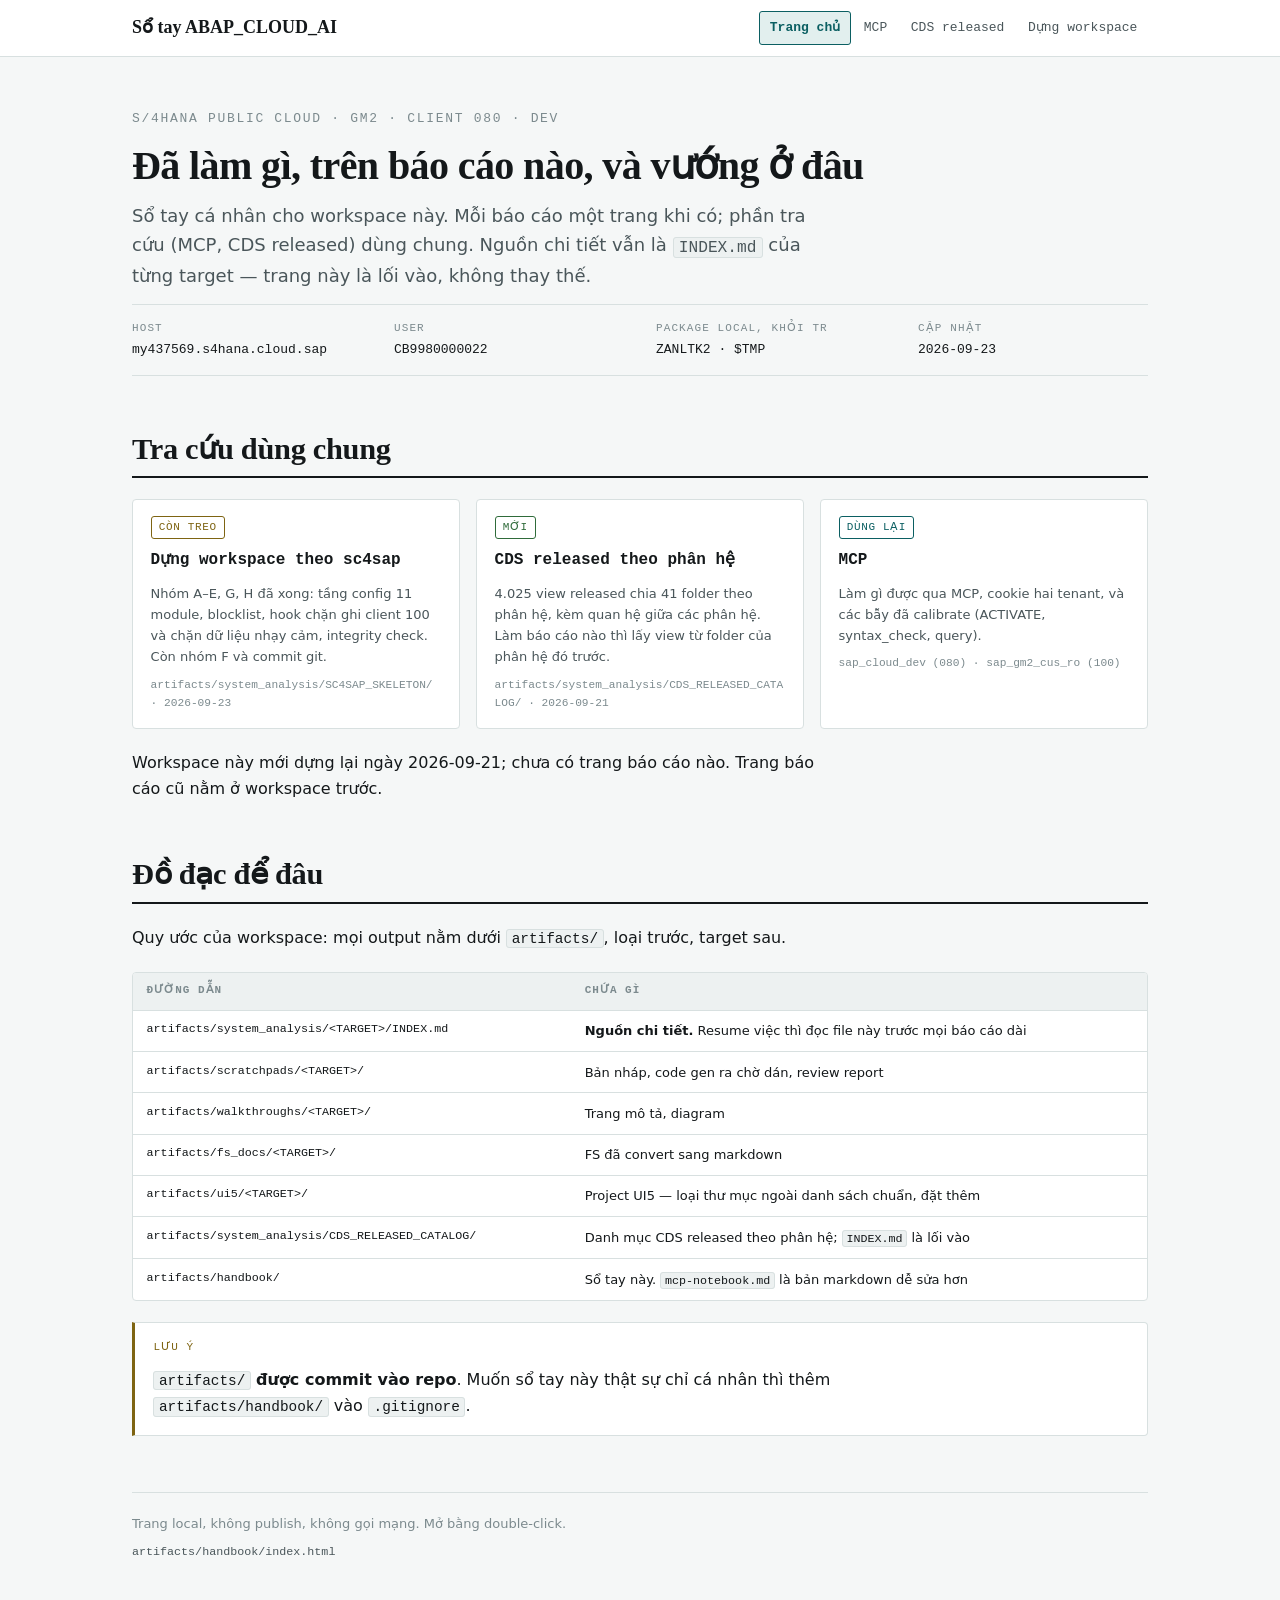
==== commit b659c5a7: "feat: build sc4sap-style reference layer for Public Cloud (ledger group E) - common/: system-config " ====
--- a/artifacts/handbook/index.html
+++ b/artifacts/handbook/index.html
@@ -15,6 +15,7 @@
       <a href="index.html" aria-current="page">Trang chủ</a>
       <a href="mcp.html">MCP</a>
       <a href="cds-catalog.html">CDS released</a>
+      <a href="workspace-build.html">Dựng workspace</a>
     </nav>
   </div>
 </div>
@@ -32,13 +33,20 @@
       <div><span class="k">host</span><span class="v">my437569.s4hana.cloud.sap</span></div>
       <div><span class="k">user</span><span class="v">CB9980000022</span></div>
       <div><span class="k">package local, khỏi TR</span><span class="v">ZANLTK2 · $TMP</span></div>
-      <div><span class="k">cập nhật</span><span class="v">2026-09-21</span></div>
+      <div><span class="k">cập nhật</span><span class="v">2026-09-23</span></div>
     </div>
   </header>
 
   <section id="tra-cuu">
     <h2>Tra cứu dùng chung</h2>
     <div class="cards">
+
+      <a class="card" href="workspace-build.html">
+        <span class="pill pill-wrn">còn treo</span>
+        <span class="t">Dựng workspace theo sc4sap</span>
+        <span class="d">Nhóm A–E, G, H đã xong: tầng config 11 module, blocklist, hook chặn ghi client 100 và chặn dữ liệu nhạy cảm, integrity check. Còn nhóm F và commit git.</span>
+        <span class="p">artifacts/system_analysis/SC4SAP_SKELETON/ · 2026-09-23</span>
+      </a>
 
       <a class="card" href="cds-catalog.html">
         <span class="pill pill-ok">mới</span>
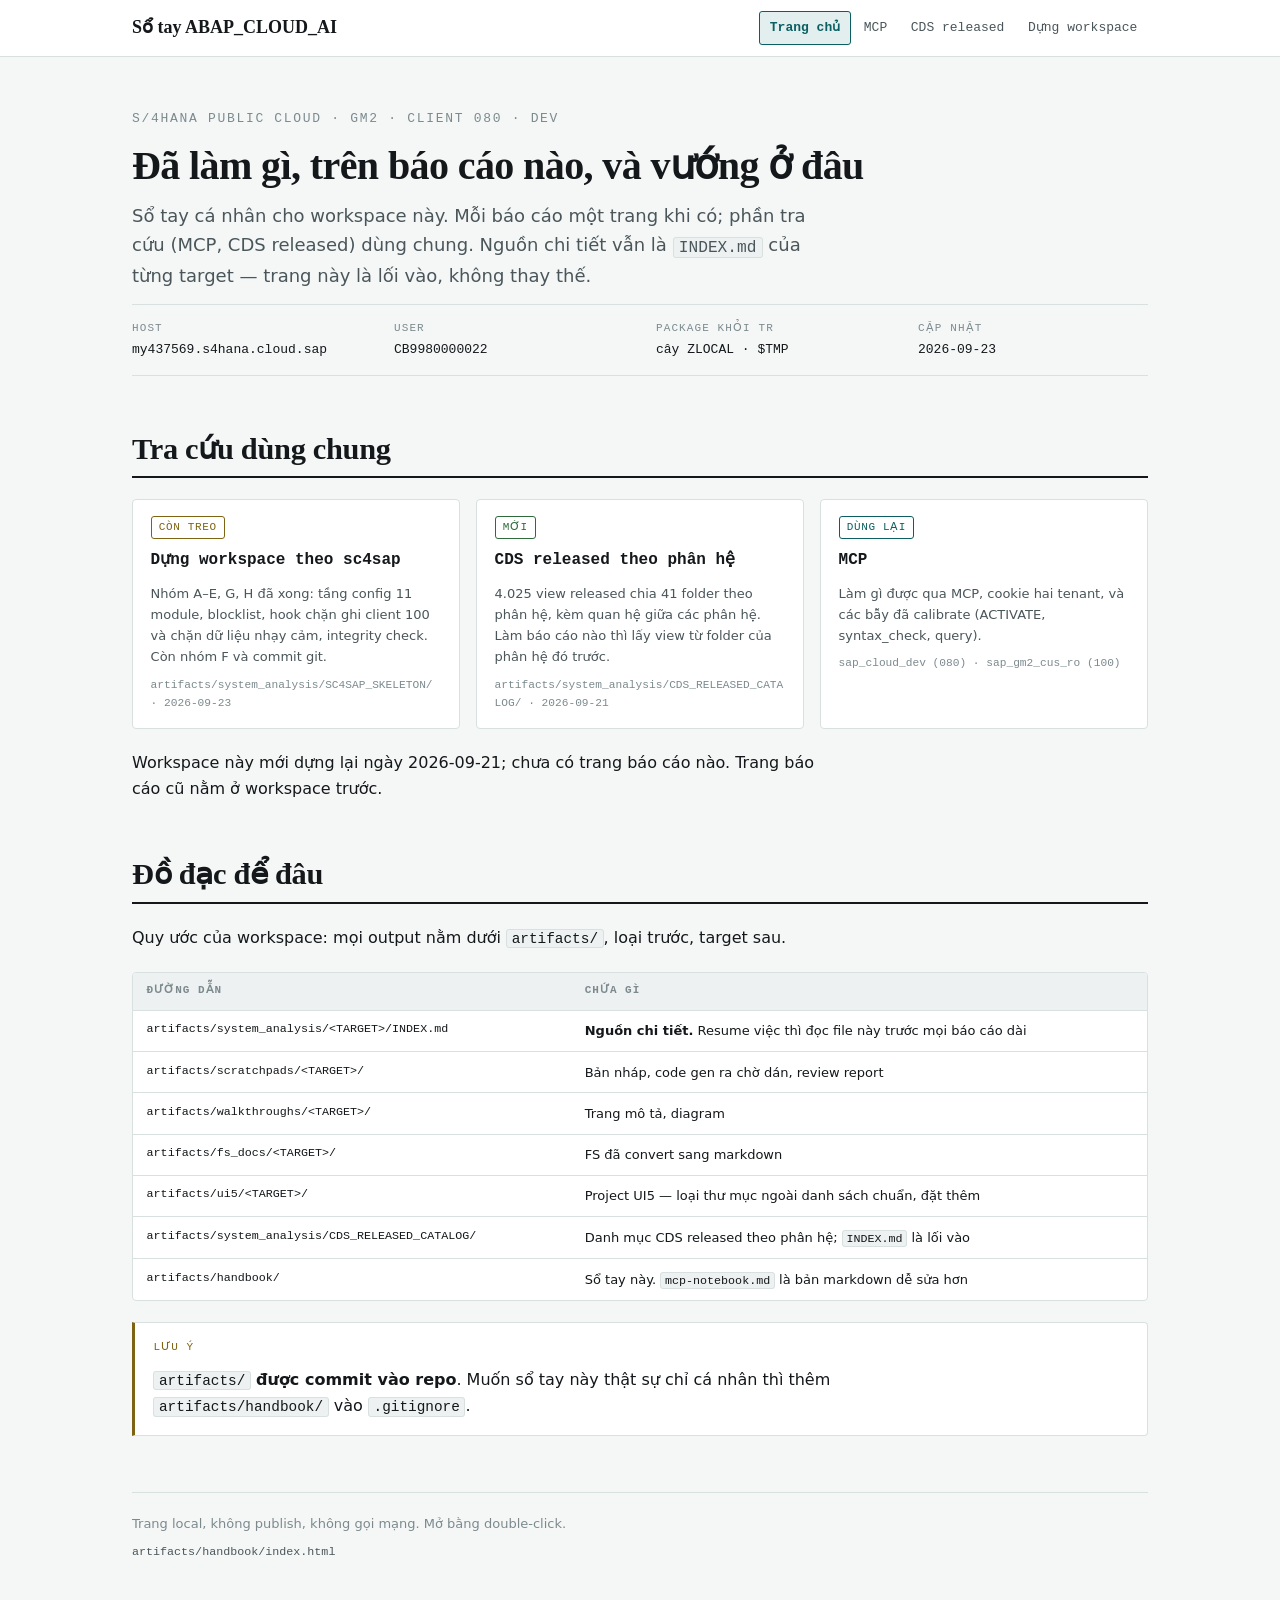
==== commit c103b9f6: "feat: exempt $TMP and the ZLOCAL package tree from the TR requirement LOCAL_NO_TR_PACKAGES moves fro" ====
--- a/artifacts/handbook/index.html
+++ b/artifacts/handbook/index.html
@@ -32,7 +32,7 @@
     <div class="facts">
       <div><span class="k">host</span><span class="v">my437569.s4hana.cloud.sap</span></div>
       <div><span class="k">user</span><span class="v">CB9980000022</span></div>
-      <div><span class="k">package local, khỏi TR</span><span class="v">ZANLTK2 · $TMP</span></div>
+      <div><span class="k">package khỏi TR</span><span class="v">cây ZLOCAL · $TMP</span></div>
       <div><span class="k">cập nhật</span><span class="v">2026-09-23</span></div>
     </div>
   </header>
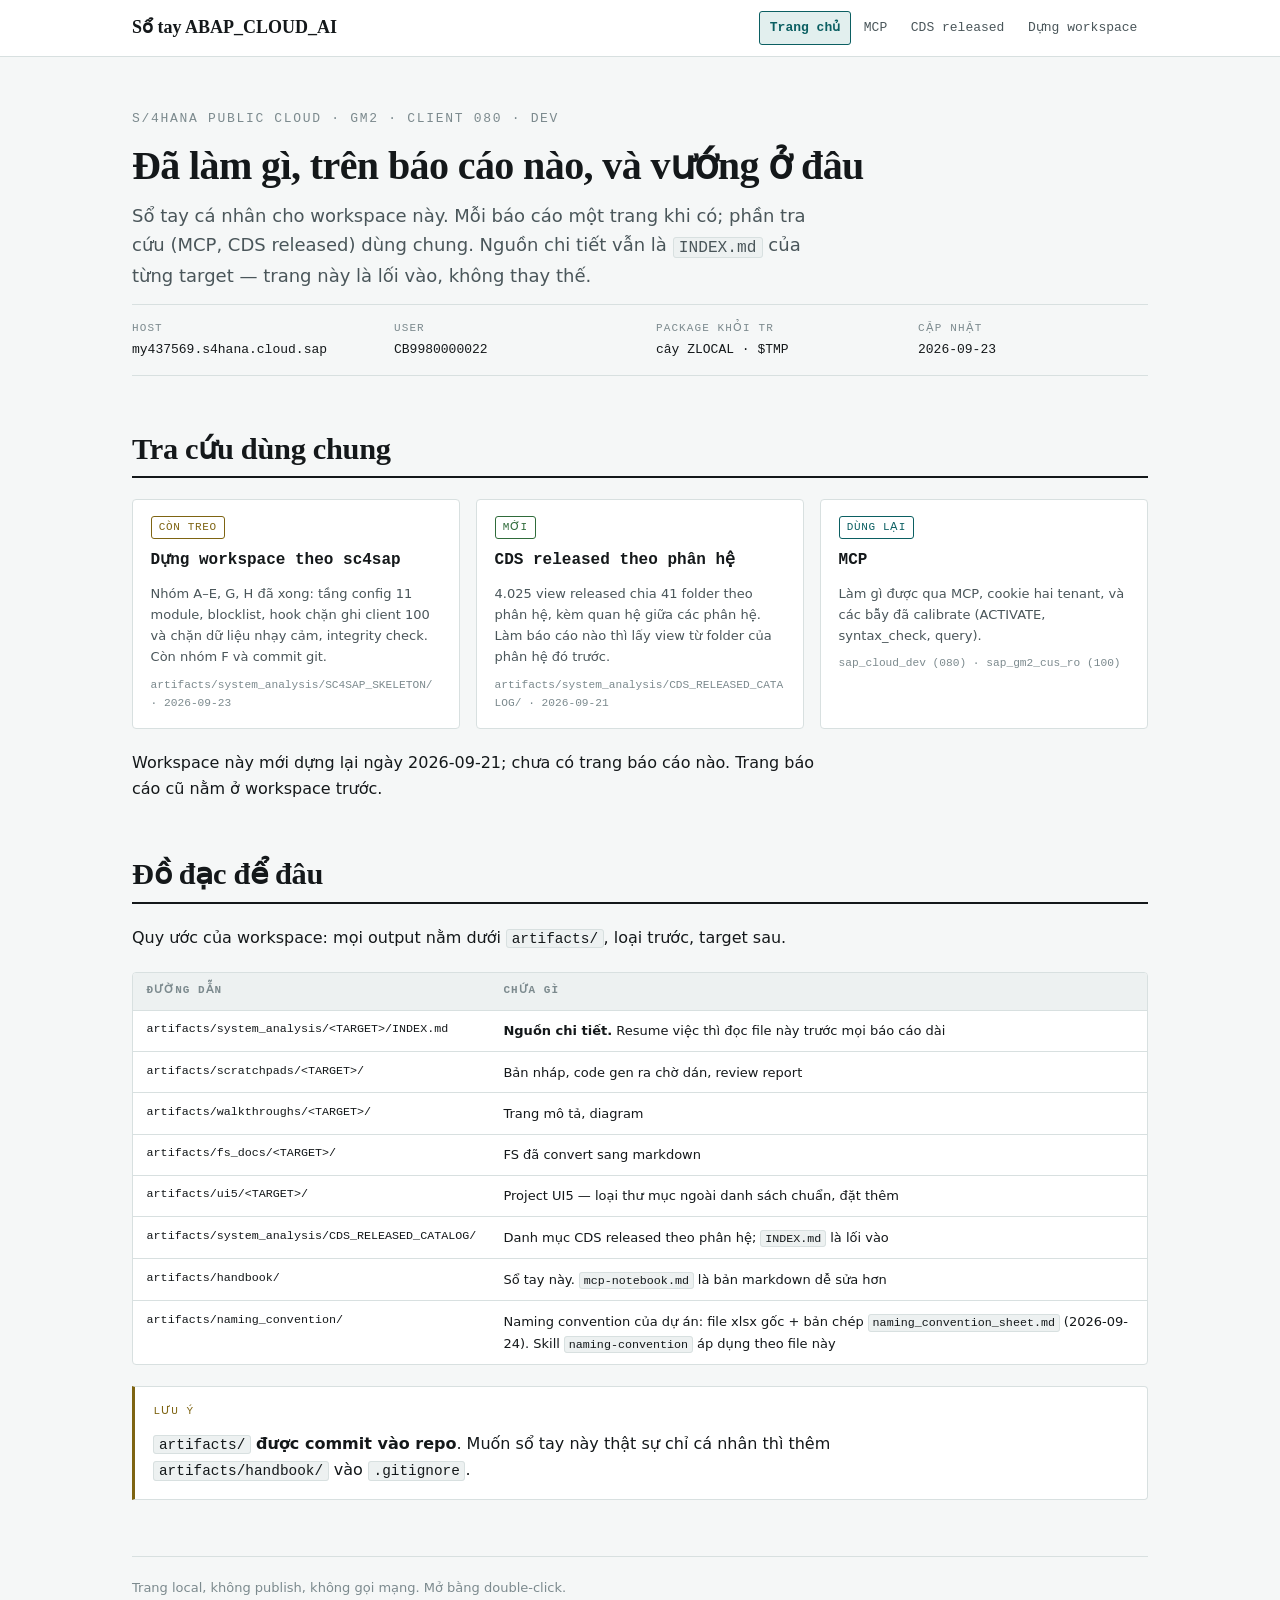
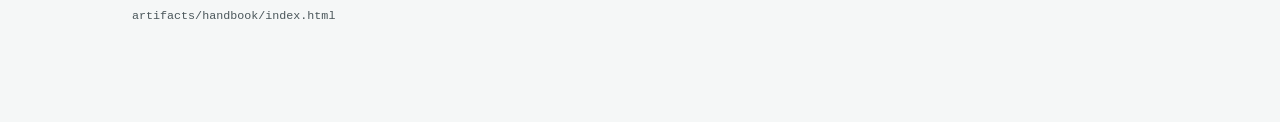
==== commit 6206795a: "feat: adopt the project naming-convention sheet naming-convention skill now follows artifacts/naming" ====
--- a/artifacts/handbook/index.html
+++ b/artifacts/handbook/index.html
@@ -81,6 +81,7 @@
           <tr><td class="mono">artifacts/ui5/&lt;TARGET&gt;/</td><td>Project UI5 — loại thư mục ngoài danh sách chuẩn, đặt thêm</td></tr>
           <tr><td class="mono">artifacts/system_analysis/CDS_RELEASED_CATALOG/</td><td>Danh mục CDS released theo phân hệ; <code>INDEX.md</code> là lối vào</td></tr>
           <tr><td class="mono">artifacts/handbook/</td><td>Sổ tay này. <code>mcp-notebook.md</code> là bản markdown dễ sửa hơn</td></tr>
+          <tr><td class="mono">artifacts/naming_convention/</td><td>Naming convention của dự án: file xlsx gốc + bản chép <code>naming_convention_sheet.md</code> (2026-09-24). Skill <code>naming-convention</code> áp dụng theo file này</td></tr>
         </tbody>
       </table>
     </div>
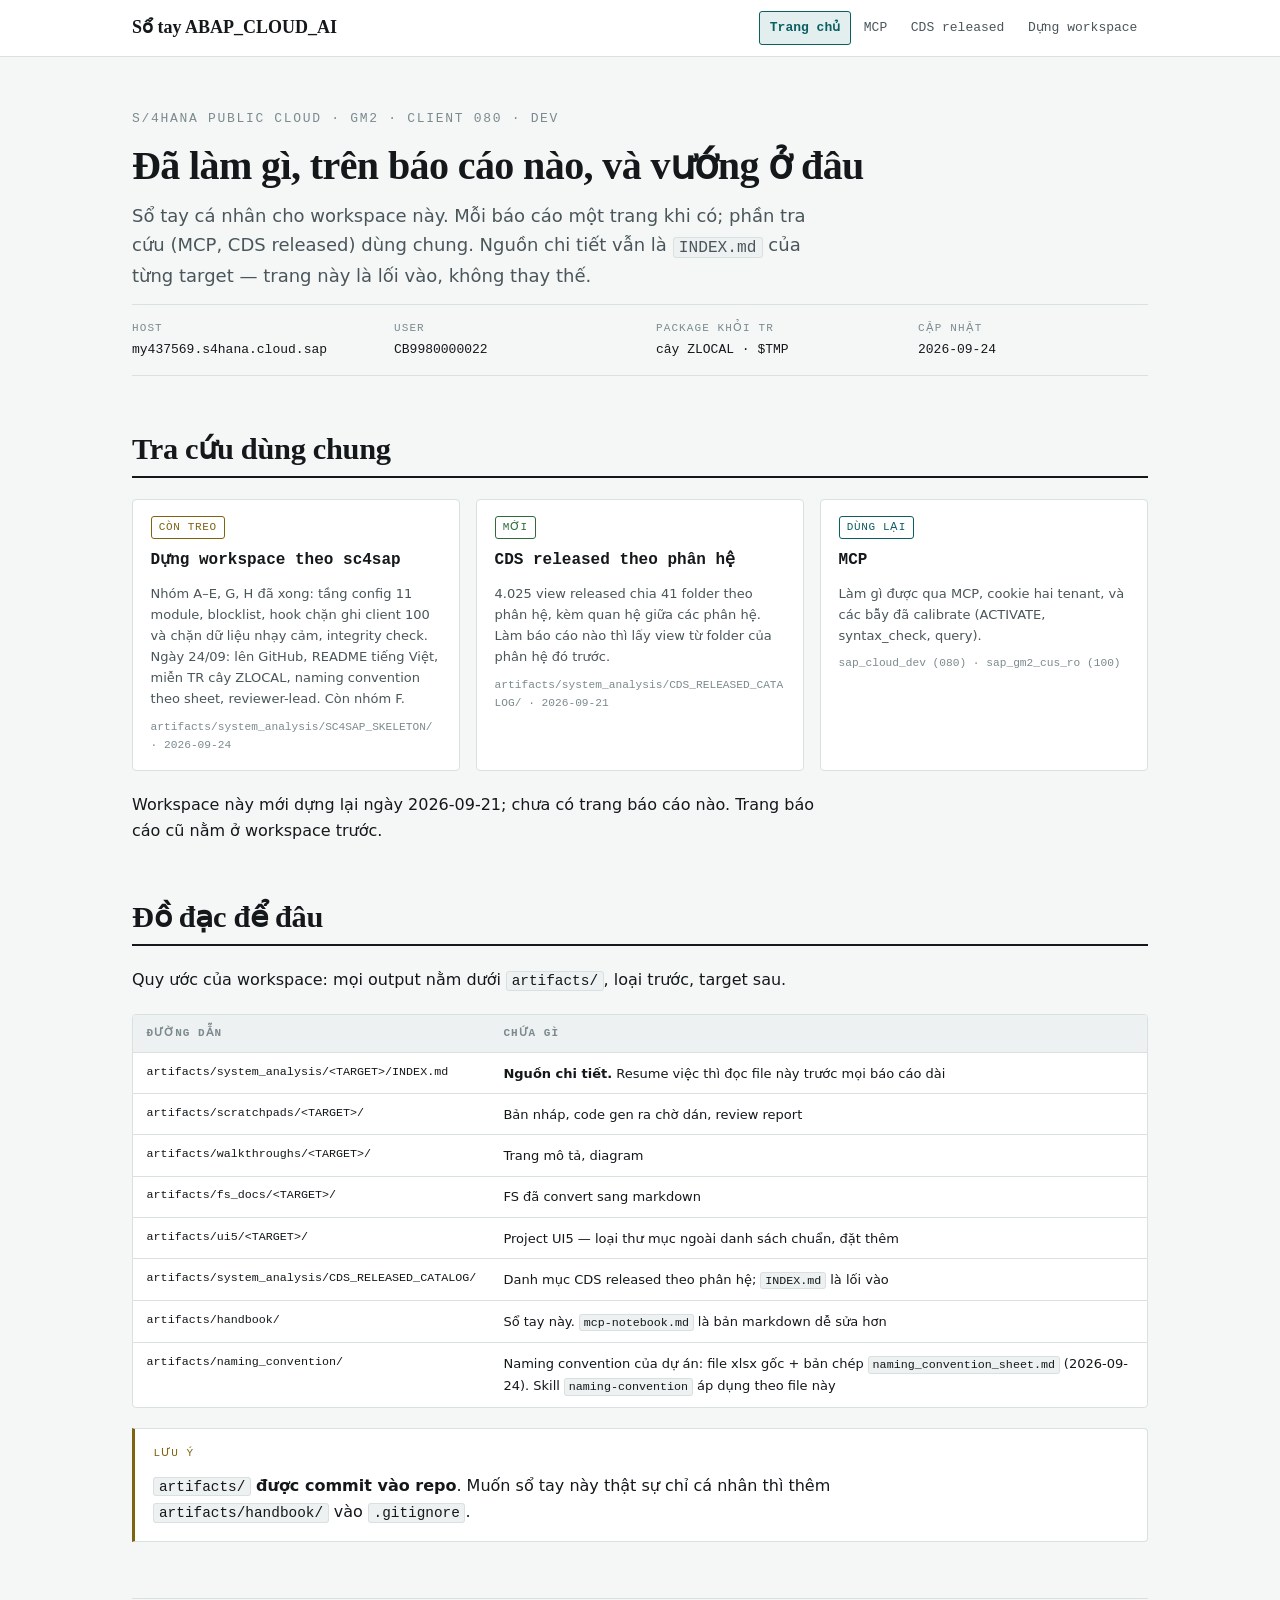
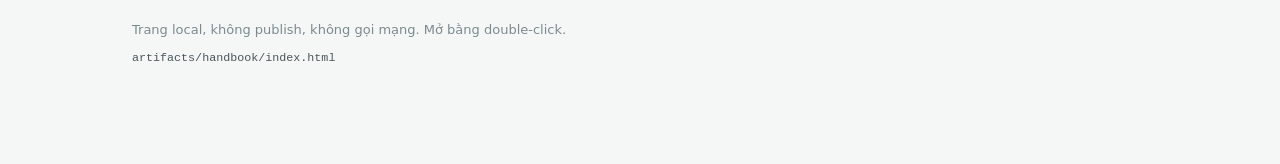
==== commit 331b7a4b: "docs: handbook and status report record the 2026-09-24 changes New section listing GitHub push, Viet" ====
--- a/artifacts/handbook/index.html
+++ b/artifacts/handbook/index.html
@@ -33,7 +33,7 @@
       <div><span class="k">host</span><span class="v">my437569.s4hana.cloud.sap</span></div>
       <div><span class="k">user</span><span class="v">CB9980000022</span></div>
       <div><span class="k">package khỏi TR</span><span class="v">cây ZLOCAL · $TMP</span></div>
-      <div><span class="k">cập nhật</span><span class="v">2026-09-23</span></div>
+      <div><span class="k">cập nhật</span><span class="v">2026-09-24</span></div>
     </div>
   </header>
 
@@ -44,8 +44,8 @@
       <a class="card" href="workspace-build.html">
         <span class="pill pill-wrn">còn treo</span>
         <span class="t">Dựng workspace theo sc4sap</span>
-        <span class="d">Nhóm A–E, G, H đã xong: tầng config 11 module, blocklist, hook chặn ghi client 100 và chặn dữ liệu nhạy cảm, integrity check. Còn nhóm F và commit git.</span>
-        <span class="p">artifacts/system_analysis/SC4SAP_SKELETON/ · 2026-09-23</span>
+        <span class="d">Nhóm A–E, G, H đã xong: tầng config 11 module, blocklist, hook chặn ghi client 100 và chặn dữ liệu nhạy cảm, integrity check. Ngày 24/09: lên GitHub, README tiếng Việt, miễn TR cây ZLOCAL, naming convention theo sheet, reviewer-lead. Còn nhóm F.</span>
+        <span class="p">artifacts/system_analysis/SC4SAP_SKELETON/ · 2026-09-24</span>
       </a>
 
       <a class="card" href="cds-catalog.html">
